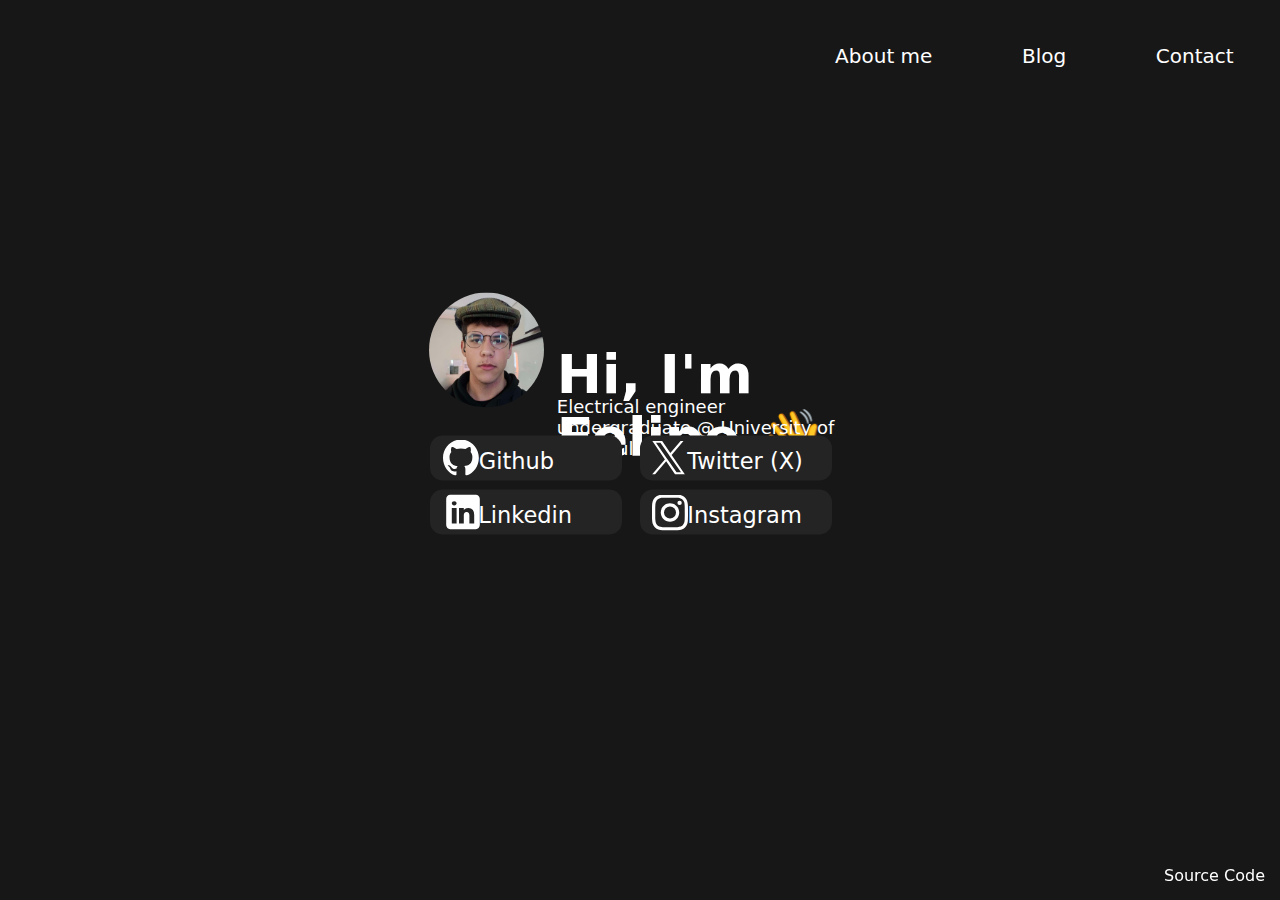
==== src/index.html @ 0f60584c "First commit" ====
<!DOCTYPE html>
<html lang="en">
<head>
  <meta charset="UTF-8">
  <meta name="viewport" content="width=device-width, initial-scale=1.0">
  <link rel="stylesheet" href="style/index.css">
  <title>Hi, I’m Felipe 👋</title>
</head>
<body>
  <div class="menu">
    <a href="404.html" class="contact">Contact</a>
    <a href="404.html" class="blog">Blog</a>
    <a href="404.html" class="about">About me</a>
  </div>

  <div class="center-rectangle">
    <img src="assets/pfp.jpg" alt="profile-picture" class="pfp">
    <h1>Hi, I'm Felipe 👋</h1>
    <p>Electrical engineer undergraduate @ University of São Paulo</p>
    <div class="menu">
      <div class="github"><a href="https://github.com/Felipebmaitan"><img src="assets/github-logo.svg" alt=""><p>Github</p></a></div>
      <div class="twitter"><a href="https://twitter.com/felipass_"><img src="assets/x-logo.svg" alt=""><p>Twitter (X)</p></a></div>
      <div class="linkedin"><a href="https://www.linkedin.com/in/felipe-bressanin-maitan-b25808308/"><img src="assets/linkedin-logo.svg" alt="" srcset=""><p>Linkedin</p></a></div>
      <div class="instagram"><a href="https://www.instagram.com/felipebmaitan/"><img src="assets/instagram-logo.svg" alt="" srcset=""><p>Instagram</p></a></div>
    </div>
  </div>
  <footer>
    <a href="https://github.com/Felipebmaitan/Website">Source Code</a>
  </footer>
</body>
</html>
---- src/style/index.css ----
@font-face {
    font-family: Actor;
    src: url('src/assets/Actor-Regular.woff2') format('woff2');
    font-style: normal;
    font-weight: 300 800;
}

body {
    background-color: #171717;
    font-family: Actor, sans;
    color: #FFFFFF;
}

a {
    text-decoration: none;
    font-family: Actor, sans;
    color: #FFFFFF;
}

.menu a {
    float: right;
    color: #FFFFFF;
    font-size: 1.5625vw;
}

.menu a.about {
    margin-top: 4vh;
    margin-left: 7vw;
}

.menu a.blog {
    margin-top: 4vh;
    margin-left: 7vw;
}

.menu a.contact {
    margin-top: 4vh;
    margin-left: 7vw;
    margin-right: 3vw;
}

.center-rectangle {
    float: left;
    align-items: center;
    position: absolute;
    top: 50%;
    left: 50%;
    transform: translate(-50%,-50%);
    width: 35vw;
    height: 35vh;
}

.center-rectangle h1 {
    font-size: 6vh;
    margin-left: 1vw;
    margin-top: 5.5vh;
    position: absolute;
    display: inline-block;
    align-items: center;
}

.center-rectangle img.pfp {
    width: 9vw;
    height: 9vh;
    height: auto;
    border-radius: 50%;
    display: inline-block;
    margin-bottom: 2vh;
    margin-left: 1vw;
}

.center-rectangle p {
    font-size: 2vh;
    display: inline-block;
    position: fixed;
    bottom: 43%;
    align-items: center;
    margin-left: 1vw;
    margin-bottom: 1.5vh;
    margin-top: 0.2vh;
}
.center-rectangle .menu {
    position: relative;
    justify-content: center;
}

.center-rectangle .menu a {
    width: 15vw;
    height: 5vh;
    border-radius: 1vw;
    margin: 5px;
    background-color: #242424;
    float: left;
    margin-left: 1vw;
    margin-top: 0.5vh;
    display: flex;
    align-items: center;
    position: relative;
}

.center-rectangle .menu a p {
    font-size: 2.5vh;
    position: absolute;
    margin-left: 4vw;
    margin-top: 2vh;
    transform: translate(-3%, 100%);
    height: 35vh;
}

.center-rectangle h1 {
    font-size: 6vh;
    margin-left: 1vw;
    margin-top: 5.5vh;
    position: absolute;
    display: inline-block;
}

.center-rectangle .menu div {
    margin: 1px;
}

.center-rectangle .menu a img {
    float: left;
    max-width: 80%;
    max-height: 80%;
    position: inherit;
    align-content: center;
    margin-left: 1vw;
}

.center-rectangle .menu .linkedin a img {
    max-width: 90%;
    max-height: 90%;
}

.center-rectangle .menu .twitter a img {
    max-width: 75%;
    max-height: 75%;
}

footer a{
    position: fixed;
    bottom: 0;
    right: 0;
    margin-right: 15px;
    margin-bottom: 15px;
}
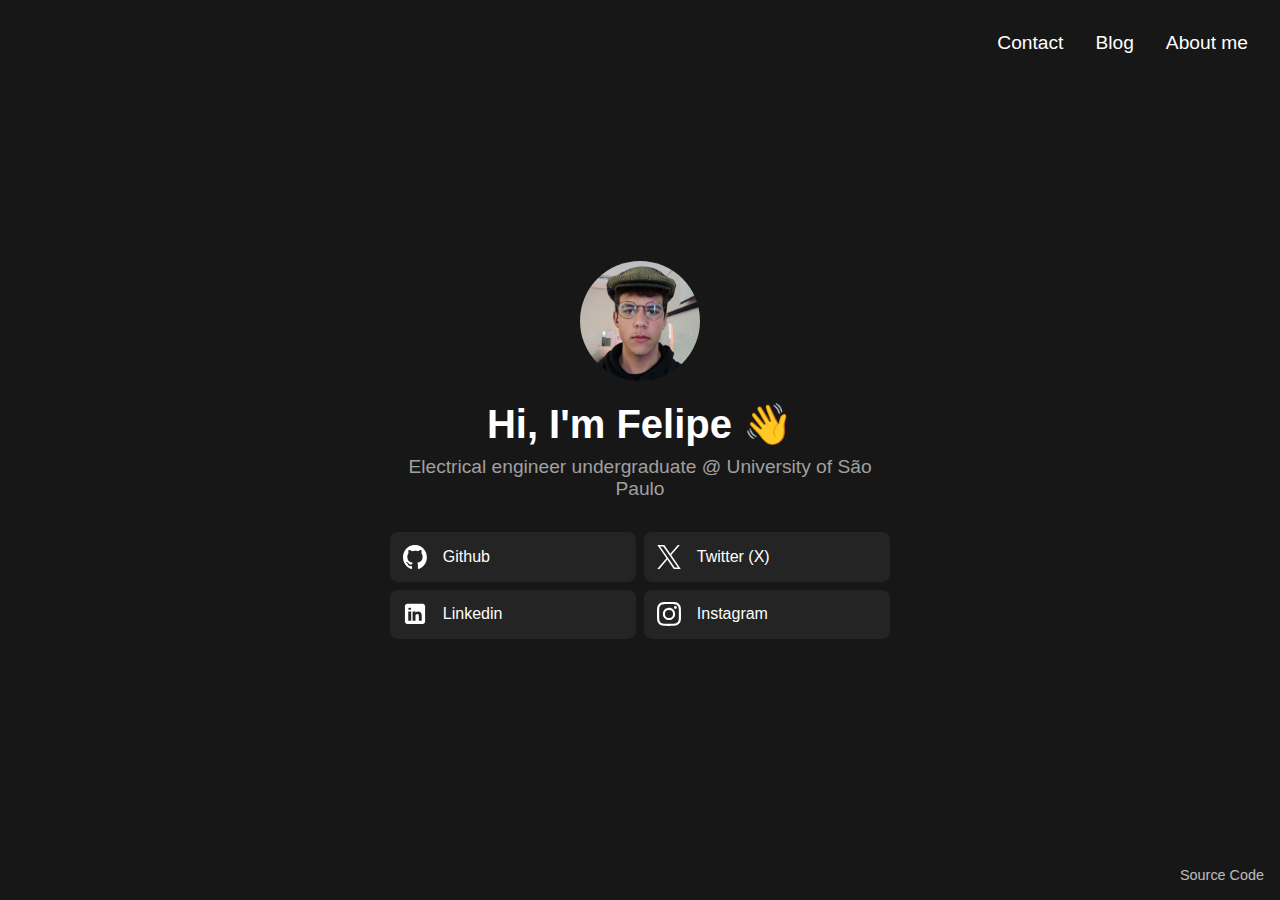
==== commit b8d990c1: "Changes index.html UI, adds compatibility to mobile devices, and changes TODO." ====
--- a/src/index.html
+++ b/src/index.html
@@ -8,9 +8,9 @@
 </head>
 <body>
   <div class="menu">
-    <a href="404.html" class="contact">Contact</a>
-    <a href="404.html" class="blog">Blog</a>
-    <a href="404.html" class="about">About me</a>
+    <a href="contact.html" class="contact">Contact</a>
+    <a href="blog.html" class="blog">Blog</a>
+    <a href="about.html" class="about">About me</a>
   </div>
 
   <div class="center-rectangle">
@@ -20,8 +20,8 @@
     <div class="menu">
       <div class="github"><a href="https://github.com/Felipebmaitan"><img src="assets/github-logo.svg" alt=""><p>Github</p></a></div>
       <div class="twitter"><a href="https://twitter.com/felipass_"><img src="assets/x-logo.svg" alt=""><p>Twitter (X)</p></a></div>
-      <div class="linkedin"><a href="https://www.linkedin.com/in/felipe-bressanin-maitan-b25808308/"><img src="assets/linkedin-logo.svg" alt="" srcset=""><p>Linkedin</p></a></div>
-      <div class="instagram"><a href="https://www.instagram.com/felipebmaitan/"><img src="assets/instagram-logo.svg" alt="" srcset=""><p>Instagram</p></a></div>
+      <div class="linkedin"><a href="https://www.linkedin.com/in/felipe-bressanin-maitan-b25808308/"><img src="assets/linkedin-logo.svg" alt=""><p>Linkedin</p></a></div>
+      <div class="instagram"><a href="https://www.instagram.com/felipebmaitan/"><img src="assets/instagram-logo.svg" alt=""><p>Instagram</p></a></div>
     </div>
   </div>
   <footer>
--- a/src/style/index.css
+++ b/src/style/index.css
@@ -5,143 +5,136 @@
     font-weight: 300 800;
 }
 
+:root {
+    --bg-color: #171717;
+    --text-color: #FFFFFF;
+    --card-bg: #242424;
+}
+
+* {
+    margin: 0;
+    padding: 0;
+    box-sizing: border-box;
+}
+
 body {
-    background-color: #171717;
-    font-family: Actor, sans;
-    color: #FFFFFF;
+    background-color: var(--bg-color);
+    font-family: Actor, sans-serif;
+    color: var(--text-color);
+    min-height: 100vh;
+    position: relative;
 }
 
 a {
     text-decoration: none;
-    font-family: Actor, sans;
-    color: #FFFFFF;
+    color: var(--text-color);
+}
+
+/* Top Navigation Menu */
+.menu {
+    padding: 2rem;
+    display: flex;
+    justify-content: flex-end;
+    gap: 2rem;
 }
 
 .menu a {
-    float: right;
-    color: #FFFFFF;
-    font-size: 1.5625vw;
+    font-size: 1.2rem;
+    transition: opacity 0.2s;
 }
 
-.menu a.about {
-    margin-top: 4vh;
-    margin-left: 7vw;
+.menu a:hover {
+    opacity: 0.8;
 }
 
-.menu a.blog {
-    margin-top: 4vh;
-    margin-left: 7vw;
-}
-
-.menu a.contact {
-    margin-top: 4vh;
-    margin-left: 7vw;
-    margin-right: 3vw;
-}
-
+/* Main Content */
 .center-rectangle {
-    float: left;
-    align-items: center;
     position: absolute;
     top: 50%;
     left: 50%;
-    transform: translate(-50%,-50%);
-    width: 35vw;
-    height: 35vh;
+    transform: translate(-50%, -50%);
+    width: min(90%, 500px);
+    text-align: center;
+}
+
+.pfp {
+    width: 120px;
+    height: 120px;
+    border-radius: 50%;
+    margin-bottom: 1rem;
 }
 
 .center-rectangle h1 {
-    font-size: 6vh;
-    margin-left: 1vw;
-    margin-top: 5.5vh;
-    position: absolute;
-    display: inline-block;
-    align-items: center;
+    font-size: clamp(1.5rem, 5vw, 2.5rem);
+    margin-bottom: 0.5rem;
 }
 
-.center-rectangle img.pfp {
-    width: 9vw;
-    height: 9vh;
-    height: auto;
-    border-radius: 50%;
-    display: inline-block;
-    margin-bottom: 2vh;
-    margin-left: 1vw;
+.center-rectangle > p {
+    font-size: clamp(1rem, 3vw, 1.2rem);
+    margin-bottom: 2rem;
+    color: #a0a0a0;
 }
 
-.center-rectangle p {
-    font-size: 2vh;
-    display: inline-block;
-    position: fixed;
-    bottom: 43%;
-    align-items: center;
-    margin-left: 1vw;
-    margin-bottom: 1.5vh;
-    margin-top: 0.2vh;
-}
+/* Social Media Links */
 .center-rectangle .menu {
-    position: relative;
-    justify-content: center;
+    display: grid;
+    grid-template-columns: repeat(auto-fit, minmax(200px, 1fr));
+    gap: 0.5rem;
+    padding: 0;
 }
 
 .center-rectangle .menu a {
-    width: 15vw;
-    height: 5vh;
-    border-radius: 1vw;
-    margin: 5px;
-    background-color: #242424;
-    float: left;
-    margin-left: 1vw;
-    margin-top: 0.5vh;
+    background-color: var(--card-bg);
+    padding: 0.8rem;
+    border-radius: 8px;
     display: flex;
     align-items: center;
-    position: relative;
+    gap: 1rem;
+    transition: transform 0.2s;
+}
+
+.center-rectangle .menu a:hover {
+    transform: translateY(-2px);
+}
+
+.center-rectangle .menu a img {
+    width: 24px;
+    height: 24px;
 }
 
 .center-rectangle .menu a p {
-    font-size: 2.5vh;
-    position: absolute;
-    margin-left: 4vw;
-    margin-top: 2vh;
-    transform: translate(-3%, 100%);
-    height: 35vh;
+    font-size: 1rem;
+    margin: 0;
 }
 
-.center-rectangle h1 {
-    font-size: 6vh;
-    margin-left: 1vw;
-    margin-top: 5.5vh;
+/* Footer */
+footer {
     position: absolute;
-    display: inline-block;
+    bottom: 1rem;
+    right: 1rem;
 }
 
-.center-rectangle .menu div {
-    margin: 1px;
+footer a {
+    font-size: 0.9rem;
+    opacity: 0.7;
+    transition: opacity 0.2s;
 }
 
-.center-rectangle .menu a img {
-    float: left;
-    max-width: 80%;
-    max-height: 80%;
-    position: inherit;
-    align-content: center;
-    margin-left: 1vw;
+footer a:hover {
+    opacity: 1;
 }
 
-.center-rectangle .menu .linkedin a img {
-    max-width: 90%;
-    max-height: 90%;
-}
-
-.center-rectangle .menu .twitter a img {
-    max-width: 75%;
-    max-height: 75%;
-}
-
-footer a{
-    position: fixed;
-    bottom: 0;
-    right: 0;
-    margin-right: 15px;
-    margin-bottom: 15px;
+/* Media Queries */
+@media (max-width: 768px) {
+    .menu {
+        padding: 1rem;
+    }
+    
+    .center-rectangle {
+        width: 90%;
+    }
+    
+    .center-rectangle .menu {
+        grid-template-columns: 1fr;
+    }
 }